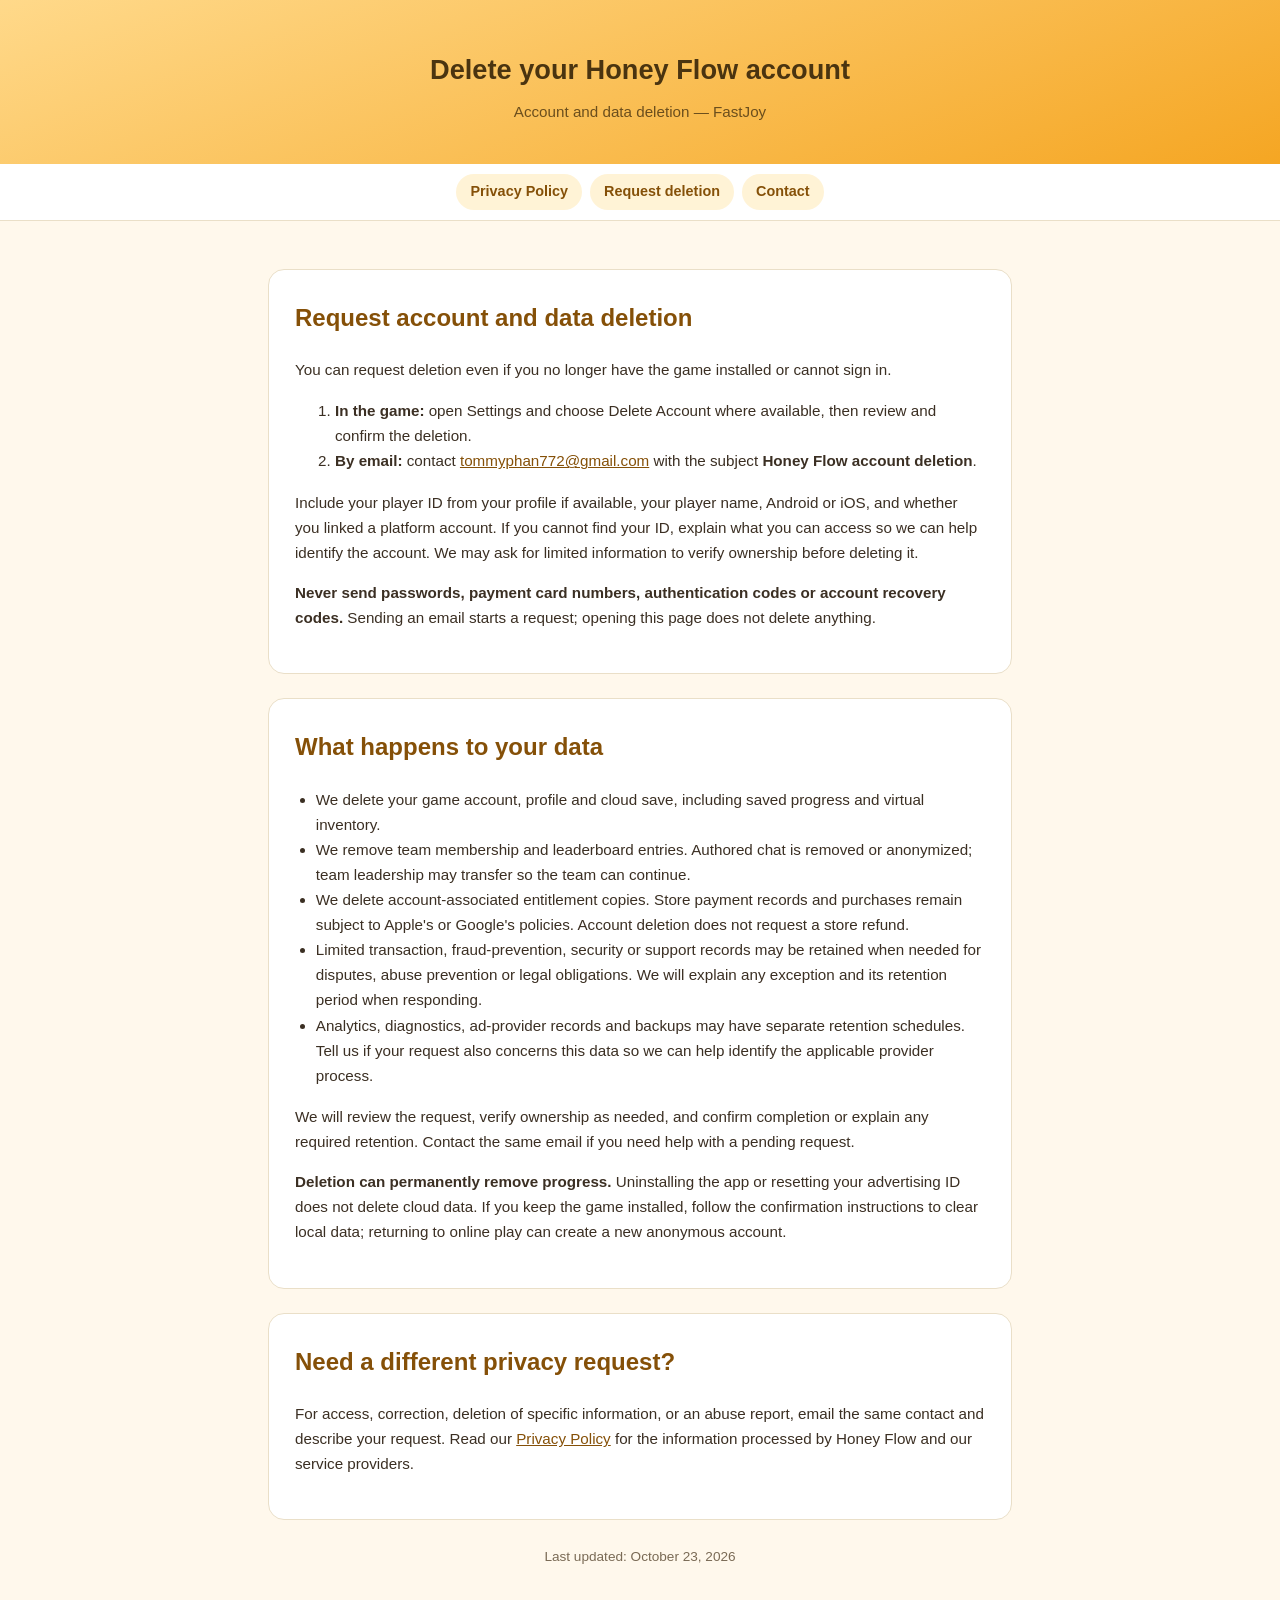
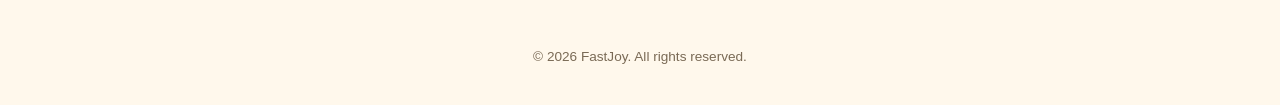
==== delete-account.html @ a190b074 "docs: disclose Firebase and add Honey Flow deletion requests" ====
<!DOCTYPE html>
<html lang="en">
<head>
<meta charset="utf-8">
<meta name="viewport" content="width=device-width, initial-scale=1">
<title>Honey Flow — Delete Account and Data | FastJoy</title>
<meta name="description" content="Request deletion of your Honey Flow account and associated data, in the app or by contacting FastJoy.">
<link rel="stylesheet" href="policy.css">
</head>
<body>
<header>
  <h1>Delete your Honey Flow account</h1>
  <p>Account and data deletion — FastJoy</p>
</header>
<nav aria-label="Policy navigation">
  <a href="index.html#privacy">Privacy Policy</a>
  <a href="#request">Request deletion</a>
  <a href="index.html#contact">Contact</a>
</nav>
<main>
  <section id="request">
    <h2>Request account and data deletion</h2>
    <p>You can request deletion even if you no longer have the game installed or cannot sign in.</p>
    <ol>
      <li><strong>In the game:</strong> open Settings and choose Delete Account where available, then review and confirm the deletion.</li>
      <li><strong>By email:</strong> contact <a href="mailto:tommyphan772@gmail.com?subject=Honey%20Flow%20account%20deletion">tommyphan772@gmail.com</a> with the subject <strong>Honey Flow account deletion</strong>.</li>
    </ol>
    <p>Include your player ID from your profile if available, your player name, Android or iOS, and whether you linked a platform account. If you cannot find your ID, explain what you can access so we can help identify the account. We may ask for limited information to verify ownership before deleting it.</p>
    <p><strong>Never send passwords, payment card numbers, authentication codes or account recovery codes.</strong> Sending an email starts a request; opening this page does not delete anything.</p>
  </section>
  <section>
    <h2>What happens to your data</h2>
    <ul>
      <li>We delete your game account, profile and cloud save, including saved progress and virtual inventory.</li>
      <li>We remove team membership and leaderboard entries. Authored chat is removed or anonymized; team leadership may transfer so the team can continue.</li>
      <li>We delete account-associated entitlement copies. Store payment records and purchases remain subject to Apple's or Google's policies. Account deletion does not request a store refund.</li>
      <li>Limited transaction, fraud-prevention, security or support records may be retained when needed for disputes, abuse prevention or legal obligations. We will explain any exception and its retention period when responding.</li>
      <li>Analytics, diagnostics, ad-provider records and backups may have separate retention schedules. Tell us if your request also concerns this data so we can help identify the applicable provider process.</li>
    </ul>
    <p>We will review the request, verify ownership as needed, and confirm completion or explain any required retention. Contact the same email if you need help with a pending request.</p>
    <p><strong>Deletion can permanently remove progress.</strong> Uninstalling the app or resetting your advertising ID does not delete cloud data. If you keep the game installed, follow the confirmation instructions to clear local data; returning to online play can create a new anonymous account.</p>
  </section>
  <section>
    <h2>Need a different privacy request?</h2>
    <p>For access, correction, deletion of specific information, or an abuse report, email the same contact and describe your request. Read our <a href="index.html#privacy">Privacy Policy</a> for the information processed by Honey Flow and our service providers.</p>
  </section>
  <p class="updated">Last updated: October 23, 2026</p>
</main>
<footer>© 2026 FastJoy. All rights reserved.</footer>
</body>
</html>
---- policy.css ----
:root {
    --bg: #fff8ec;
    --card: #ffffff;
    --text: #3b2f23;
    --muted: #7a6a55;
    --accent: #f5a623;
    --accent-dark: #855008;
    --border: #eadfc8;
  }
  * { box-sizing: border-box; }
  body {
    margin: 0;
    font-family: -apple-system, BlinkMacSystemFont, "Segoe UI", Roboto, Helvetica, Arial, sans-serif;
    background: var(--bg);
    color: var(--text);
    line-height: 1.65;
  }
  header {
    background: linear-gradient(160deg, #ffd98a, #f5a623);
    padding: 48px 20px 40px;
    text-align: center;
  }
  header h1 { margin: 0 0 6px; font-size: 1.7rem; color: #4a3410; }
  header p { margin: 0; color: #6b4e1d; font-size: .95rem; }
  nav {
    position: sticky;
    top: 0;
    background: var(--card);
    border-bottom: 1px solid var(--border);
    display: flex;
    justify-content: center;
    flex-wrap: wrap;
    gap: 8px;
    padding: 10px;
    z-index: 10;
  }
  nav a {
    color: var(--accent-dark);
    text-decoration: none;
    font-weight: 600;
    font-size: .9rem;
    padding: 6px 14px;
    border-radius: 999px;
    background: #fff3d6;
  }
  nav a:hover { background: var(--accent); color: var(--text); }
  a:focus-visible { outline: 3px solid var(--accent-dark); outline-offset: 3px; }
  main {
    max-width: 780px;
    margin: 0 auto;
    padding: 24px 18px 40px;
  }
  section {
    background: var(--card);
    border: 1px solid var(--border);
    border-radius: 16px;
    padding: 28px 26px;
    margin-top: 24px;
  }
  section h2 {
    margin-top: 0;
    color: var(--accent-dark);
    scroll-margin-top: 70px;
  }
  section h3 { margin-bottom: .3em; font-size: 1.02rem; }
  p, li { font-size: .95rem; }
  ul { padding-left: 1.3em; }
  a { color: var(--accent-dark); }
  .updated { text-align: center; color: var(--muted); font-size: .85rem; margin-top: 26px; }
  footer {
    text-align: center;
    color: var(--muted);
    font-size: .85rem;
    padding: 24px 16px 36px;
  }
  .subtle { color: var(--muted); font-size: .85rem; }
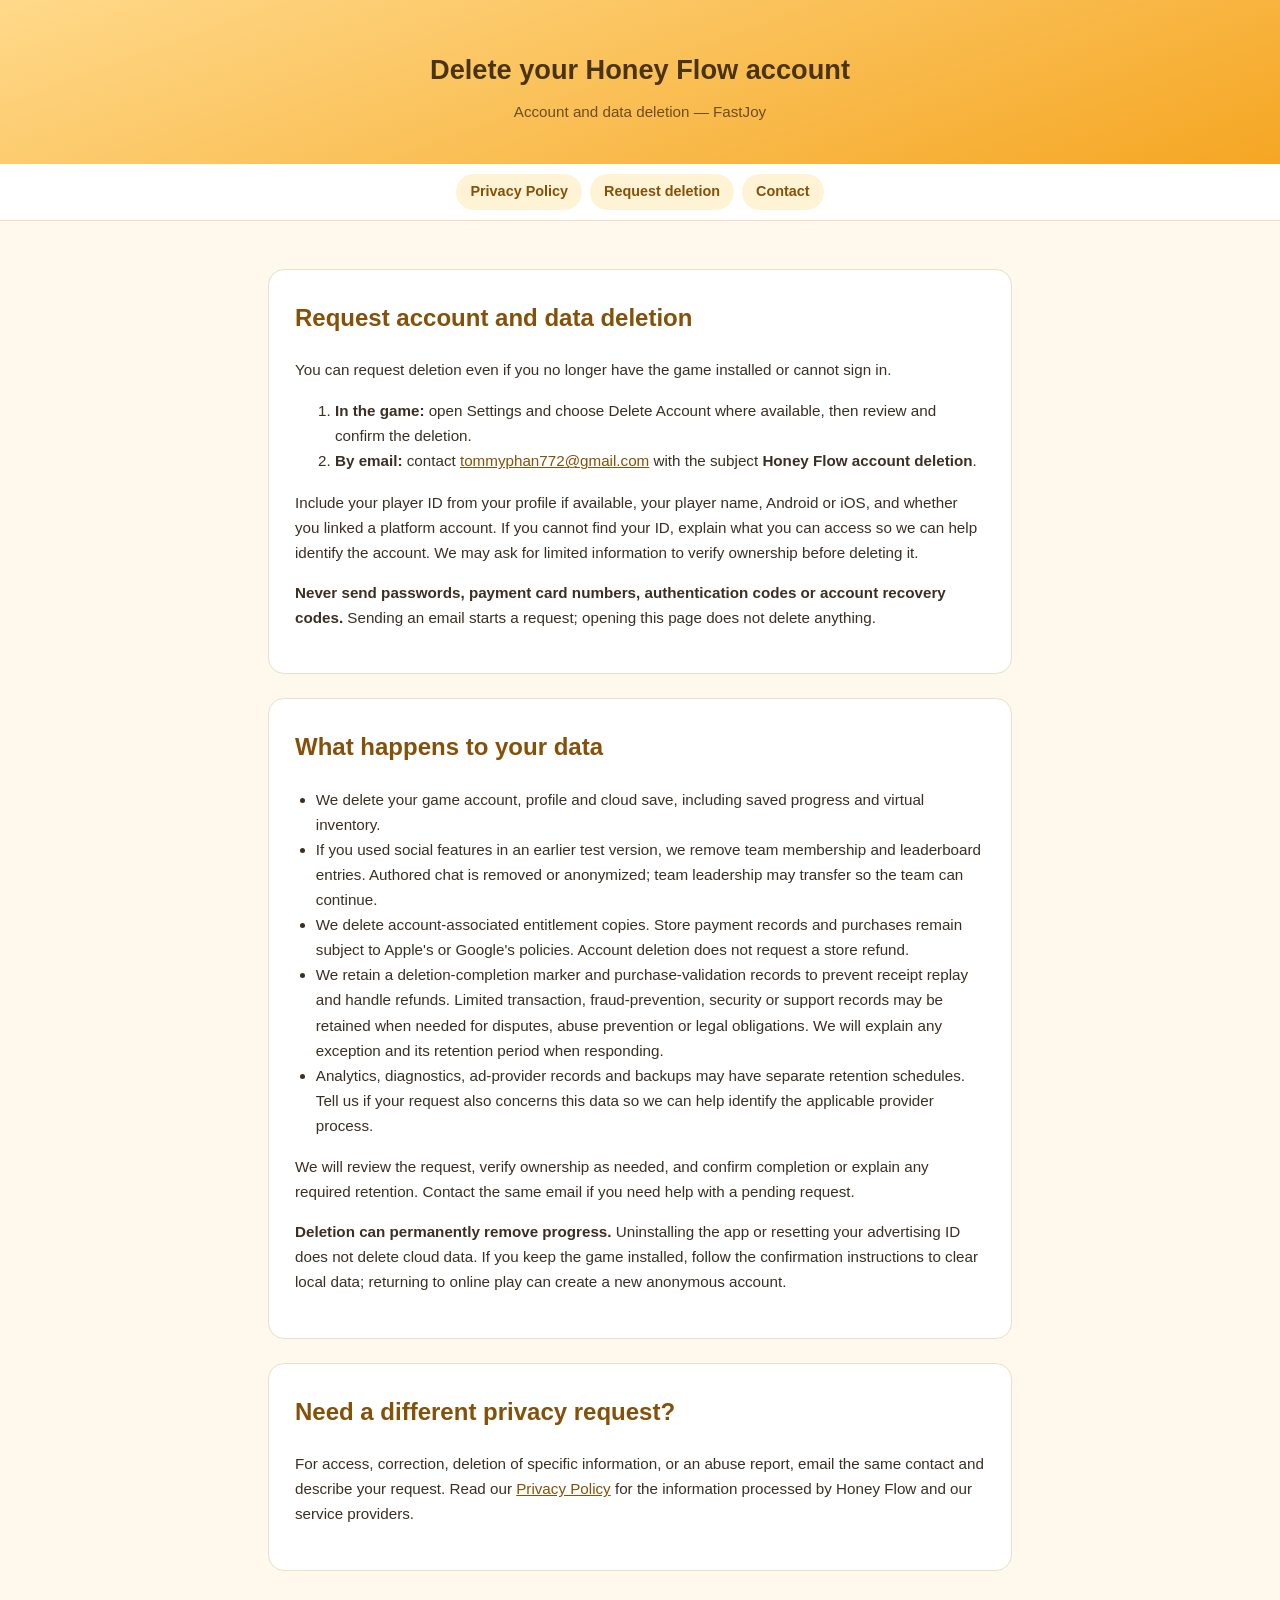
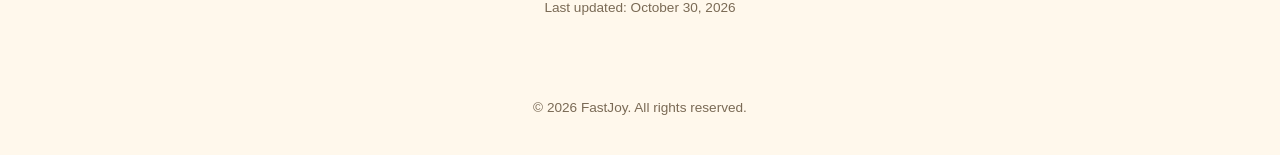
==== commit b9646263: "docs: align public launch privacy and deletion disclosures" ====
--- a/delete-account.html
+++ b/delete-account.html
@@ -5,7 +5,7 @@
 <meta name="viewport" content="width=device-width, initial-scale=1">
 <title>Honey Flow — Delete Account and Data | FastJoy</title>
 <meta name="description" content="Request deletion of your Honey Flow account and associated data, in the app or by contacting FastJoy.">
-<link rel="stylesheet" href="policy.css">
+<link rel="stylesheet" href="policy.css?v=20261030">
 </head>
 <body>
 <header>
@@ -32,9 +32,9 @@
     <h2>What happens to your data</h2>
     <ul>
       <li>We delete your game account, profile and cloud save, including saved progress and virtual inventory.</li>
-      <li>We remove team membership and leaderboard entries. Authored chat is removed or anonymized; team leadership may transfer so the team can continue.</li>
+      <li>If you used social features in an earlier test version, we remove team membership and leaderboard entries. Authored chat is removed or anonymized; team leadership may transfer so the team can continue.</li>
       <li>We delete account-associated entitlement copies. Store payment records and purchases remain subject to Apple's or Google's policies. Account deletion does not request a store refund.</li>
-      <li>Limited transaction, fraud-prevention, security or support records may be retained when needed for disputes, abuse prevention or legal obligations. We will explain any exception and its retention period when responding.</li>
+      <li>We retain a deletion-completion marker and purchase-validation records to prevent receipt replay and handle refunds. Limited transaction, fraud-prevention, security or support records may be retained when needed for disputes, abuse prevention or legal obligations. We will explain any exception and its retention period when responding.</li>
       <li>Analytics, diagnostics, ad-provider records and backups may have separate retention schedules. Tell us if your request also concerns this data so we can help identify the applicable provider process.</li>
     </ul>
     <p>We will review the request, verify ownership as needed, and confirm completion or explain any required retention. Contact the same email if you need help with a pending request.</p>
@@ -44,7 +44,7 @@
     <h2>Need a different privacy request?</h2>
     <p>For access, correction, deletion of specific information, or an abuse report, email the same contact and describe your request. Read our <a href="index.html#privacy">Privacy Policy</a> for the information processed by Honey Flow and our service providers.</p>
   </section>
-  <p class="updated">Last updated: October 23, 2026</p>
+  <p class="updated">Last updated: October 30, 2026</p>
 </main>
 <footer>© 2026 FastJoy. All rights reserved.</footer>
 </body>
--- a/policy.css
+++ b/policy.css
@@ -51,6 +51,7 @@
     padding: 24px 18px 40px;
   }
   section {
+    scroll-margin-top: 80px;
     background: var(--card);
     border: 1px solid var(--border);
     border-radius: 16px;
@@ -60,7 +61,6 @@
   section h2 {
     margin-top: 0;
     color: var(--accent-dark);
-    scroll-margin-top: 70px;
   }
   section h3 { margin-bottom: .3em; font-size: 1.02rem; }
   p, li { font-size: .95rem; }
@@ -74,3 +74,7 @@
     padding: 24px 16px 36px;
   }
   .subtle { color: var(--muted); font-size: .85rem; }
+
+  @media (max-width: 480px) {
+    section { scroll-margin-top: 120px; }
+  }
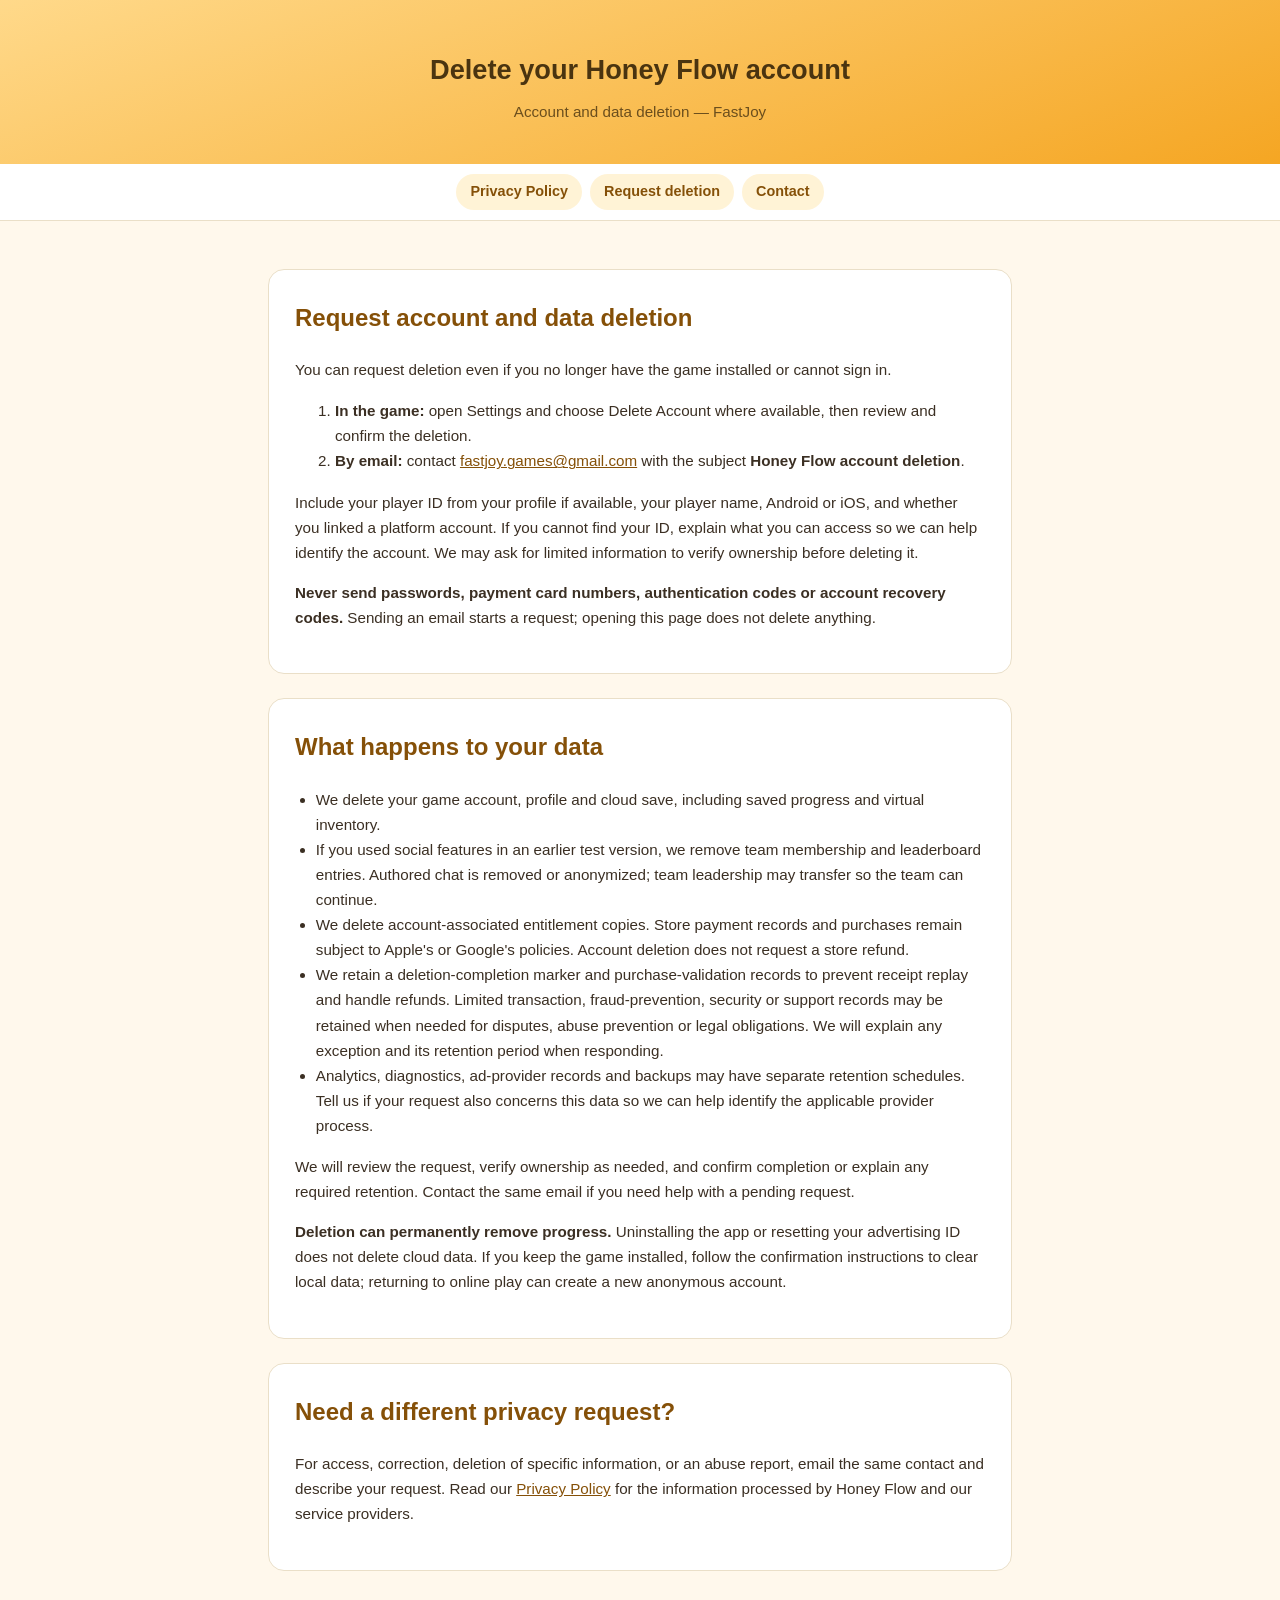
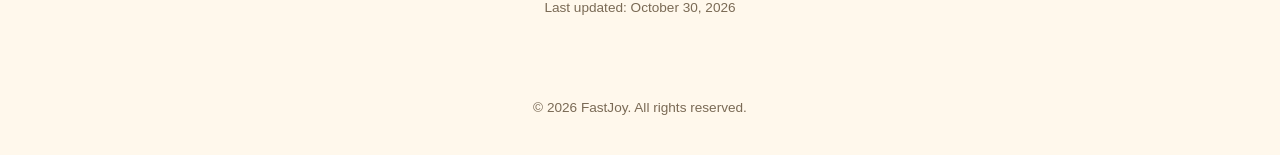
==== commit 5aa6156d: "docs: use FastJoy support email" ====
--- a/delete-account.html
+++ b/delete-account.html
@@ -23,7 +23,7 @@
     <p>You can request deletion even if you no longer have the game installed or cannot sign in.</p>
     <ol>
       <li><strong>In the game:</strong> open Settings and choose Delete Account where available, then review and confirm the deletion.</li>
-      <li><strong>By email:</strong> contact <a href="mailto:tommyphan772@gmail.com?subject=Honey%20Flow%20account%20deletion">tommyphan772@gmail.com</a> with the subject <strong>Honey Flow account deletion</strong>.</li>
+      <li><strong>By email:</strong> contact <a href="mailto:fastjoy.games@gmail.com?subject=Honey%20Flow%20account%20deletion">fastjoy.games@gmail.com</a> with the subject <strong>Honey Flow account deletion</strong>.</li>
     </ol>
     <p>Include your player ID from your profile if available, your player name, Android or iOS, and whether you linked a platform account. If you cannot find your ID, explain what you can access so we can help identify the account. We may ask for limited information to verify ownership before deleting it.</p>
     <p><strong>Never send passwords, payment card numbers, authentication codes or account recovery codes.</strong> Sending an email starts a request; opening this page does not delete anything.</p>
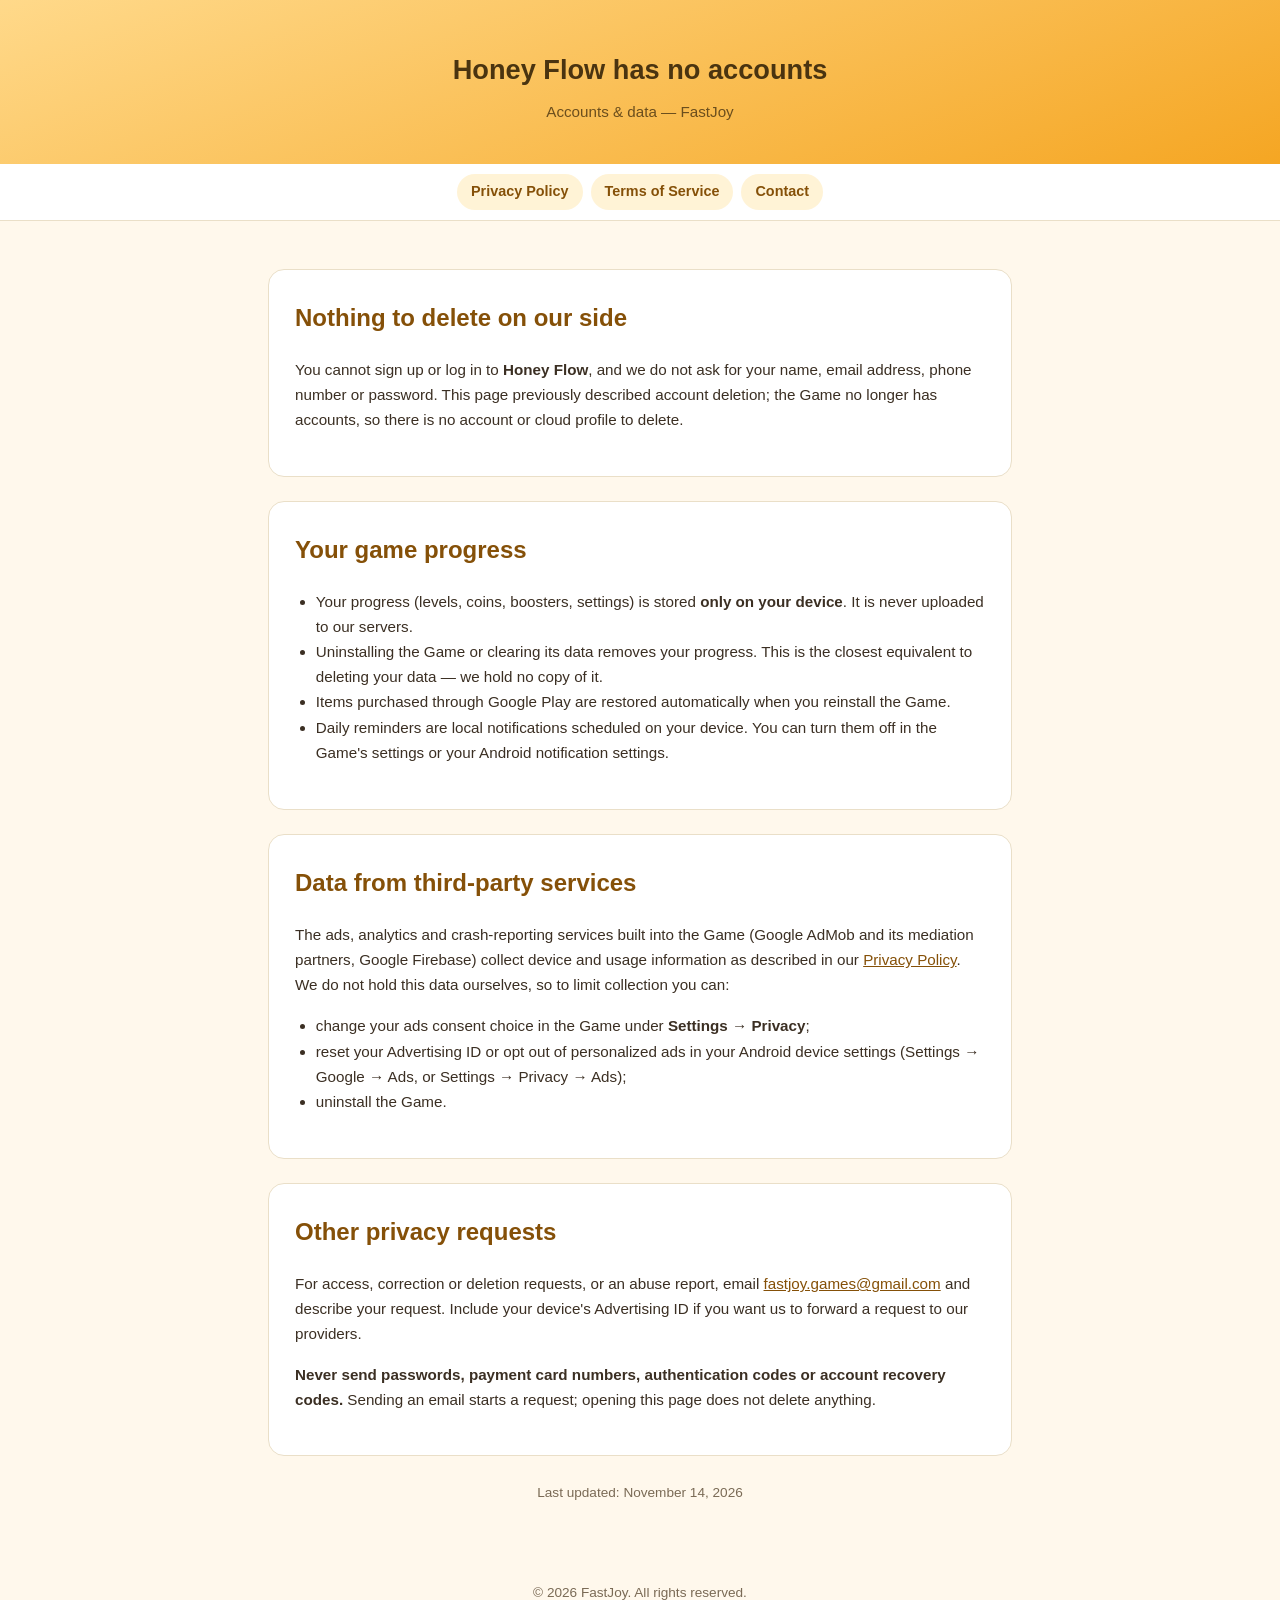
==== commit d4e0c7e7: "docs: move privacy policy to honeyflow/privacy.html for v0.1.1 - Add honeyflow/privacy.html with the" ====
--- a/delete-account.html
+++ b/delete-account.html
@@ -3,48 +3,49 @@
 <head>
 <meta charset="utf-8">
 <meta name="viewport" content="width=device-width, initial-scale=1">
-<title>Honey Flow — Delete Account and Data | FastJoy</title>
-<meta name="description" content="Request deletion of your Honey Flow account and associated data, in the app or by contacting FastJoy.">
-<link rel="stylesheet" href="policy.css?v=20261030">
+<title>Honey Flow — Accounts &amp; Data | FastJoy</title>
+<meta name="description" content="Honey Flow has no user accounts. Learn where your game progress and data are stored, and how to contact FastJoy about privacy.">
+<link rel="stylesheet" href="policy.css?v=20261114">
 </head>
 <body>
 <header>
-  <h1>Delete your Honey Flow account</h1>
-  <p>Account and data deletion — FastJoy</p>
+  <h1>Honey Flow has no accounts</h1>
+  <p>Accounts &amp; data — FastJoy</p>
 </header>
 <nav aria-label="Policy navigation">
-  <a href="index.html#privacy">Privacy Policy</a>
-  <a href="#request">Request deletion</a>
+  <a href="honeyflow/privacy.html">Privacy Policy</a>
+  <a href="index.html#terms">Terms of Service</a>
   <a href="index.html#contact">Contact</a>
 </nav>
 <main>
-  <section id="request">
-    <h2>Request account and data deletion</h2>
-    <p>You can request deletion even if you no longer have the game installed or cannot sign in.</p>
-    <ol>
-      <li><strong>In the game:</strong> open Settings and choose Delete Account where available, then review and confirm the deletion.</li>
-      <li><strong>By email:</strong> contact <a href="mailto:fastjoy.games@gmail.com?subject=Honey%20Flow%20account%20deletion">fastjoy.games@gmail.com</a> with the subject <strong>Honey Flow account deletion</strong>.</li>
-    </ol>
-    <p>Include your player ID from your profile if available, your player name, Android or iOS, and whether you linked a platform account. If you cannot find your ID, explain what you can access so we can help identify the account. We may ask for limited information to verify ownership before deleting it.</p>
+  <section id="no-accounts">
+    <h2>Nothing to delete on our side</h2>
+    <p>You cannot sign up or log in to <strong>Honey Flow</strong>, and we do not ask for your name, email address, phone number or password. This page previously described account deletion; the Game no longer has accounts, so there is no account or cloud profile to delete.</p>
+  </section>
+  <section>
+    <h2>Your game progress</h2>
+    <ul>
+      <li>Your progress (levels, coins, boosters, settings) is stored <strong>only on your device</strong>. It is never uploaded to our servers.</li>
+      <li>Uninstalling the Game or clearing its data removes your progress. This is the closest equivalent to deleting your data — we hold no copy of it.</li>
+      <li>Items purchased through Google Play are restored automatically when you reinstall the Game.</li>
+      <li>Daily reminders are local notifications scheduled on your device. You can turn them off in the Game's settings or your Android notification settings.</li>
+    </ul>
+  </section>
+  <section>
+    <h2>Data from third-party services</h2>
+    <p>The ads, analytics and crash-reporting services built into the Game (Google AdMob and its mediation partners, Google Firebase) collect device and usage information as described in our <a href="honeyflow/privacy.html">Privacy Policy</a>. We do not hold this data ourselves, so to limit collection you can:</p>
+    <ul>
+      <li>change your ads consent choice in the Game under <strong>Settings → Privacy</strong>;</li>
+      <li>reset your Advertising ID or opt out of personalized ads in your Android device settings (Settings → Google → Ads, or Settings → Privacy → Ads);</li>
+      <li>uninstall the Game.</li>
+    </ul>
+  </section>
+  <section>
+    <h2>Other privacy requests</h2>
+    <p>For access, correction or deletion requests, or an abuse report, email <a href="mailto:fastjoy.games@gmail.com">fastjoy.games@gmail.com</a> and describe your request. Include your device's Advertising ID if you want us to forward a request to our providers.</p>
     <p><strong>Never send passwords, payment card numbers, authentication codes or account recovery codes.</strong> Sending an email starts a request; opening this page does not delete anything.</p>
   </section>
-  <section>
-    <h2>What happens to your data</h2>
-    <ul>
-      <li>We delete your game account, profile and cloud save, including saved progress and virtual inventory.</li>
-      <li>If you used social features in an earlier test version, we remove team membership and leaderboard entries. Authored chat is removed or anonymized; team leadership may transfer so the team can continue.</li>
-      <li>We delete account-associated entitlement copies. Store payment records and purchases remain subject to Apple's or Google's policies. Account deletion does not request a store refund.</li>
-      <li>We retain a deletion-completion marker and purchase-validation records to prevent receipt replay and handle refunds. Limited transaction, fraud-prevention, security or support records may be retained when needed for disputes, abuse prevention or legal obligations. We will explain any exception and its retention period when responding.</li>
-      <li>Analytics, diagnostics, ad-provider records and backups may have separate retention schedules. Tell us if your request also concerns this data so we can help identify the applicable provider process.</li>
-    </ul>
-    <p>We will review the request, verify ownership as needed, and confirm completion or explain any required retention. Contact the same email if you need help with a pending request.</p>
-    <p><strong>Deletion can permanently remove progress.</strong> Uninstalling the app or resetting your advertising ID does not delete cloud data. If you keep the game installed, follow the confirmation instructions to clear local data; returning to online play can create a new anonymous account.</p>
-  </section>
-  <section>
-    <h2>Need a different privacy request?</h2>
-    <p>For access, correction, deletion of specific information, or an abuse report, email the same contact and describe your request. Read our <a href="index.html#privacy">Privacy Policy</a> for the information processed by Honey Flow and our service providers.</p>
-  </section>
-  <p class="updated">Last updated: October 30, 2026</p>
+  <p class="updated">Last updated: November 14, 2026</p>
 </main>
 <footer>© 2026 FastJoy. All rights reserved.</footer>
 </body>
--- a/policy.css
+++ b/policy.css
@@ -65,6 +65,20 @@
   section h3 { margin-bottom: .3em; font-size: 1.02rem; }
   p, li { font-size: .95rem; }
   ul { padding-left: 1.3em; }
+  .table-wrap { overflow-x: auto; }
+  table {
+    width: 100%;
+    border-collapse: collapse;
+    margin: 12px 0;
+    font-size: .88rem;
+  }
+  th, td {
+    border: 1px solid var(--border);
+    padding: 8px 10px;
+    text-align: left;
+    vertical-align: top;
+  }
+  th { background: #fff3d6; color: var(--accent-dark); }
   a { color: var(--accent-dark); }
   .updated { text-align: center; color: var(--muted); font-size: .85rem; margin-top: 26px; }
   footer {
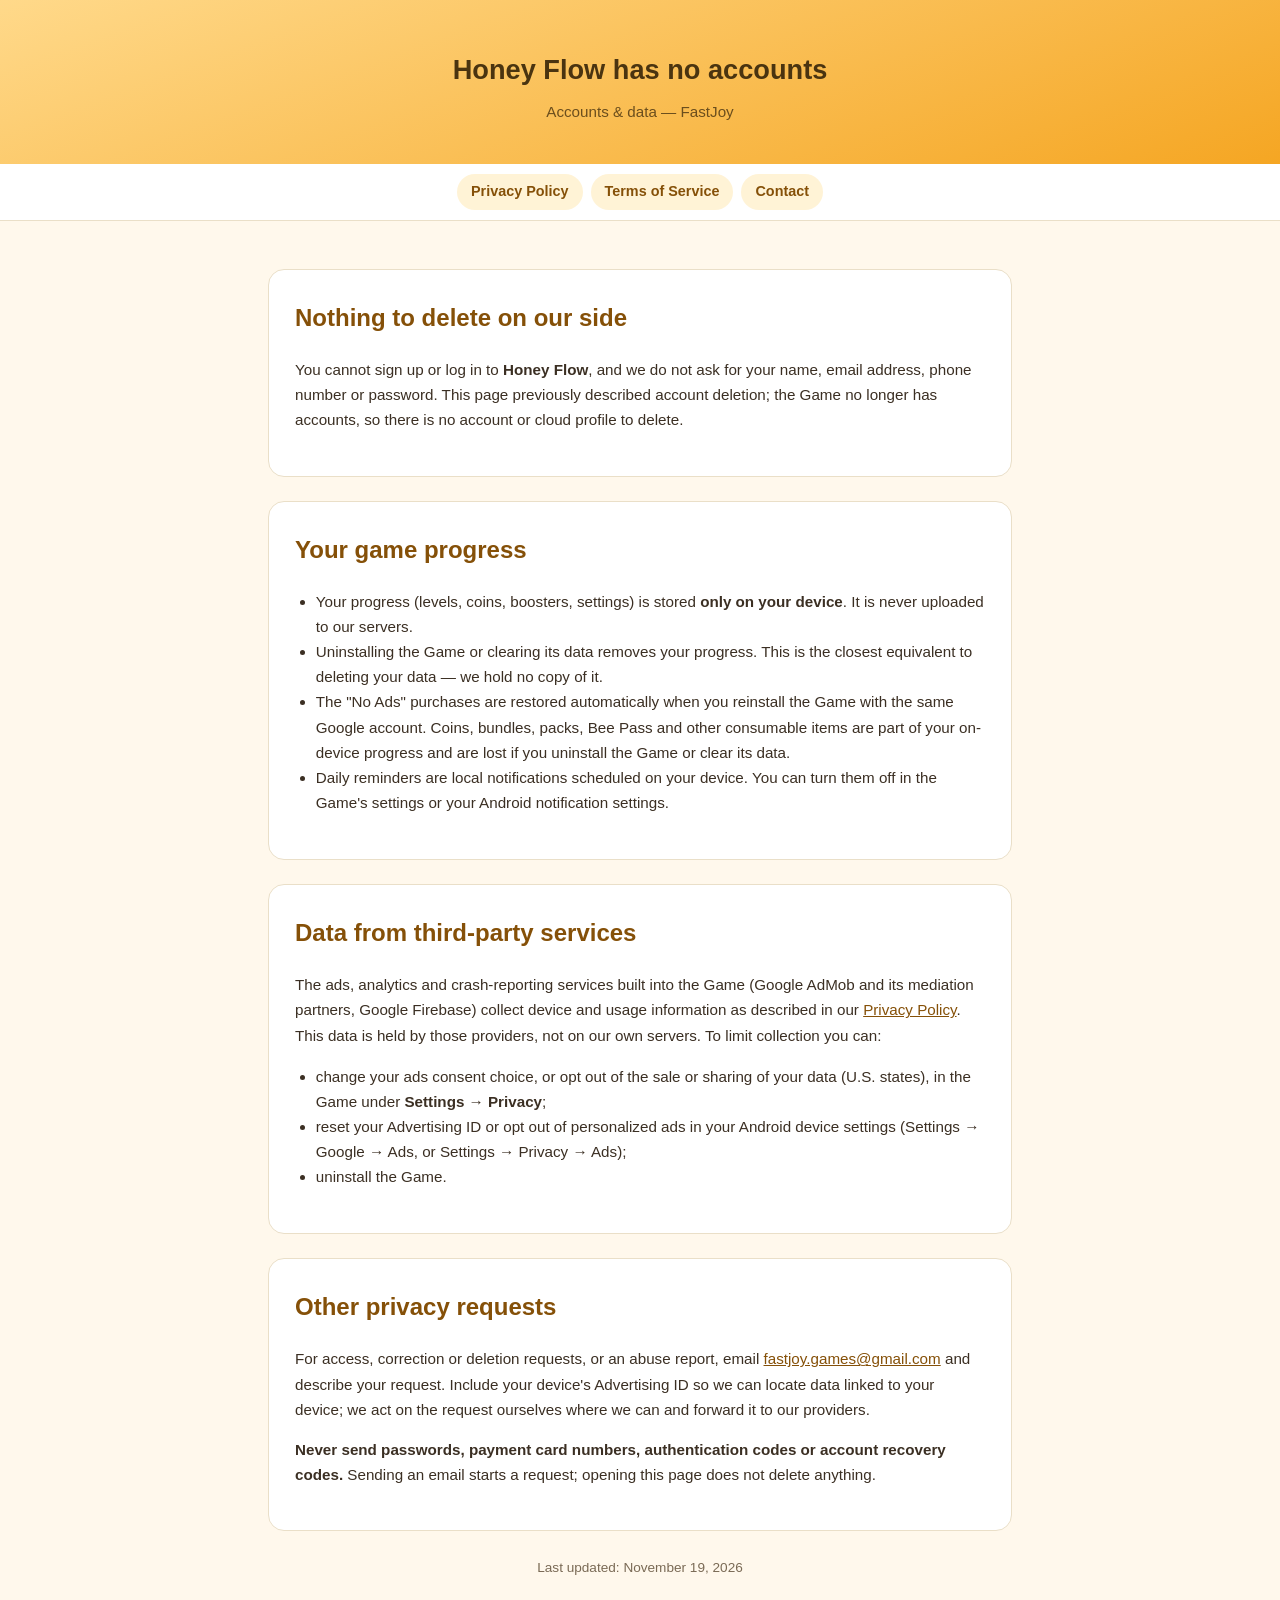
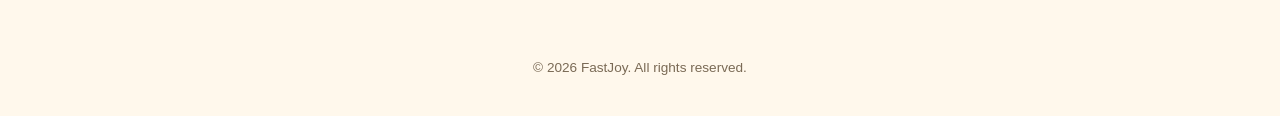
==== commit 52a3bf3f: "Honey Flow privacy policy: GDPR/UK/LGPD/US-state updates, fix purchase restore Co-Authored-By: Claud" ====
--- a/delete-account.html
+++ b/delete-account.html
@@ -27,25 +27,25 @@
     <ul>
       <li>Your progress (levels, coins, boosters, settings) is stored <strong>only on your device</strong>. It is never uploaded to our servers.</li>
       <li>Uninstalling the Game or clearing its data removes your progress. This is the closest equivalent to deleting your data — we hold no copy of it.</li>
-      <li>Items purchased through Google Play are restored automatically when you reinstall the Game.</li>
+      <li>The "No Ads" purchases are restored automatically when you reinstall the Game with the same Google account. Coins, bundles, packs, Bee Pass and other consumable items are part of your on-device progress and are lost if you uninstall the Game or clear its data.</li>
       <li>Daily reminders are local notifications scheduled on your device. You can turn them off in the Game's settings or your Android notification settings.</li>
     </ul>
   </section>
   <section>
     <h2>Data from third-party services</h2>
-    <p>The ads, analytics and crash-reporting services built into the Game (Google AdMob and its mediation partners, Google Firebase) collect device and usage information as described in our <a href="honeyflow/privacy.html">Privacy Policy</a>. We do not hold this data ourselves, so to limit collection you can:</p>
+    <p>The ads, analytics and crash-reporting services built into the Game (Google AdMob and its mediation partners, Google Firebase) collect device and usage information as described in our <a href="honeyflow/privacy.html">Privacy Policy</a>. This data is held by those providers, not on our own servers. To limit collection you can:</p>
     <ul>
-      <li>change your ads consent choice in the Game under <strong>Settings → Privacy</strong>;</li>
+      <li>change your ads consent choice, or opt out of the sale or sharing of your data (U.S. states), in the Game under <strong>Settings → Privacy</strong>;</li>
       <li>reset your Advertising ID or opt out of personalized ads in your Android device settings (Settings → Google → Ads, or Settings → Privacy → Ads);</li>
       <li>uninstall the Game.</li>
     </ul>
   </section>
   <section>
     <h2>Other privacy requests</h2>
-    <p>For access, correction or deletion requests, or an abuse report, email <a href="mailto:fastjoy.games@gmail.com">fastjoy.games@gmail.com</a> and describe your request. Include your device's Advertising ID if you want us to forward a request to our providers.</p>
+    <p>For access, correction or deletion requests, or an abuse report, email <a href="mailto:fastjoy.games@gmail.com">fastjoy.games@gmail.com</a> and describe your request. Include your device's Advertising ID so we can locate data linked to your device; we act on the request ourselves where we can and forward it to our providers.</p>
     <p><strong>Never send passwords, payment card numbers, authentication codes or account recovery codes.</strong> Sending an email starts a request; opening this page does not delete anything.</p>
   </section>
-  <p class="updated">Last updated: November 14, 2026</p>
+  <p class="updated">Last updated: November 19, 2026</p>
 </main>
 <footer>© 2026 FastJoy. All rights reserved.</footer>
 </body>
